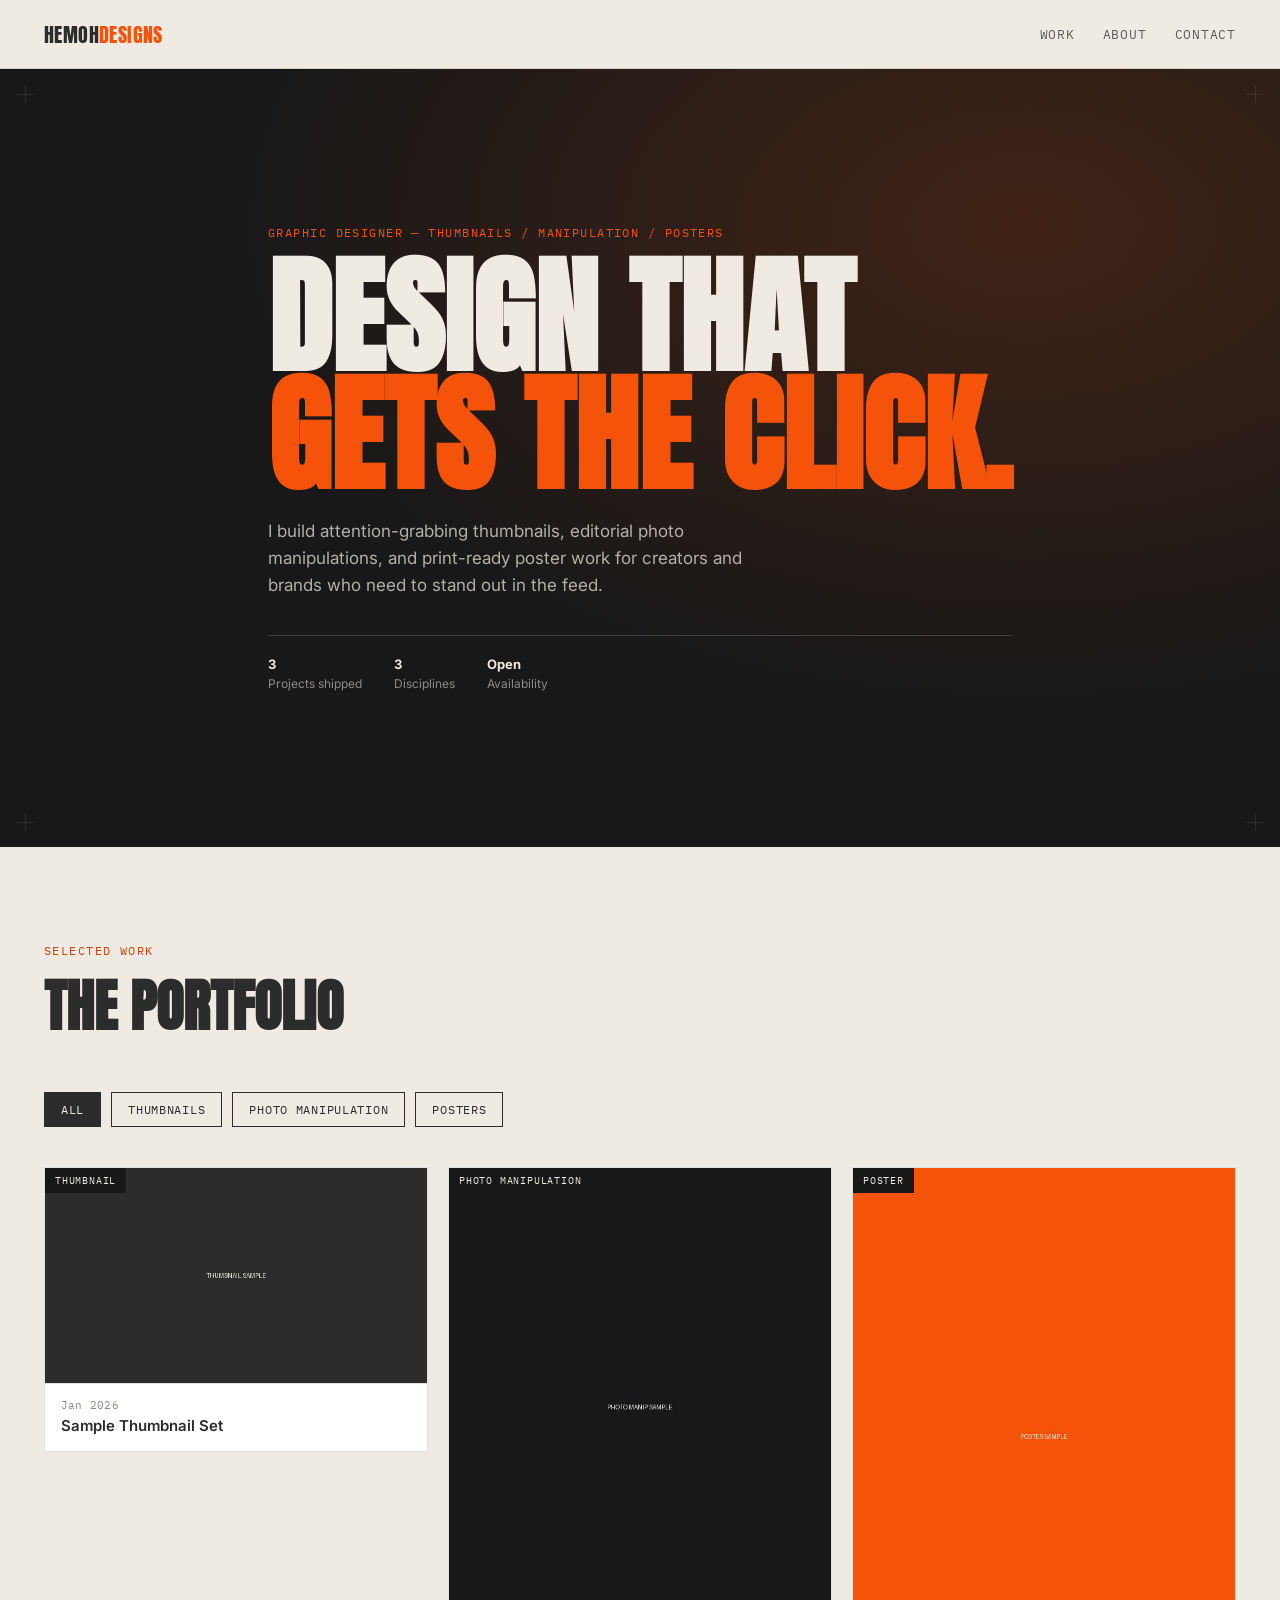
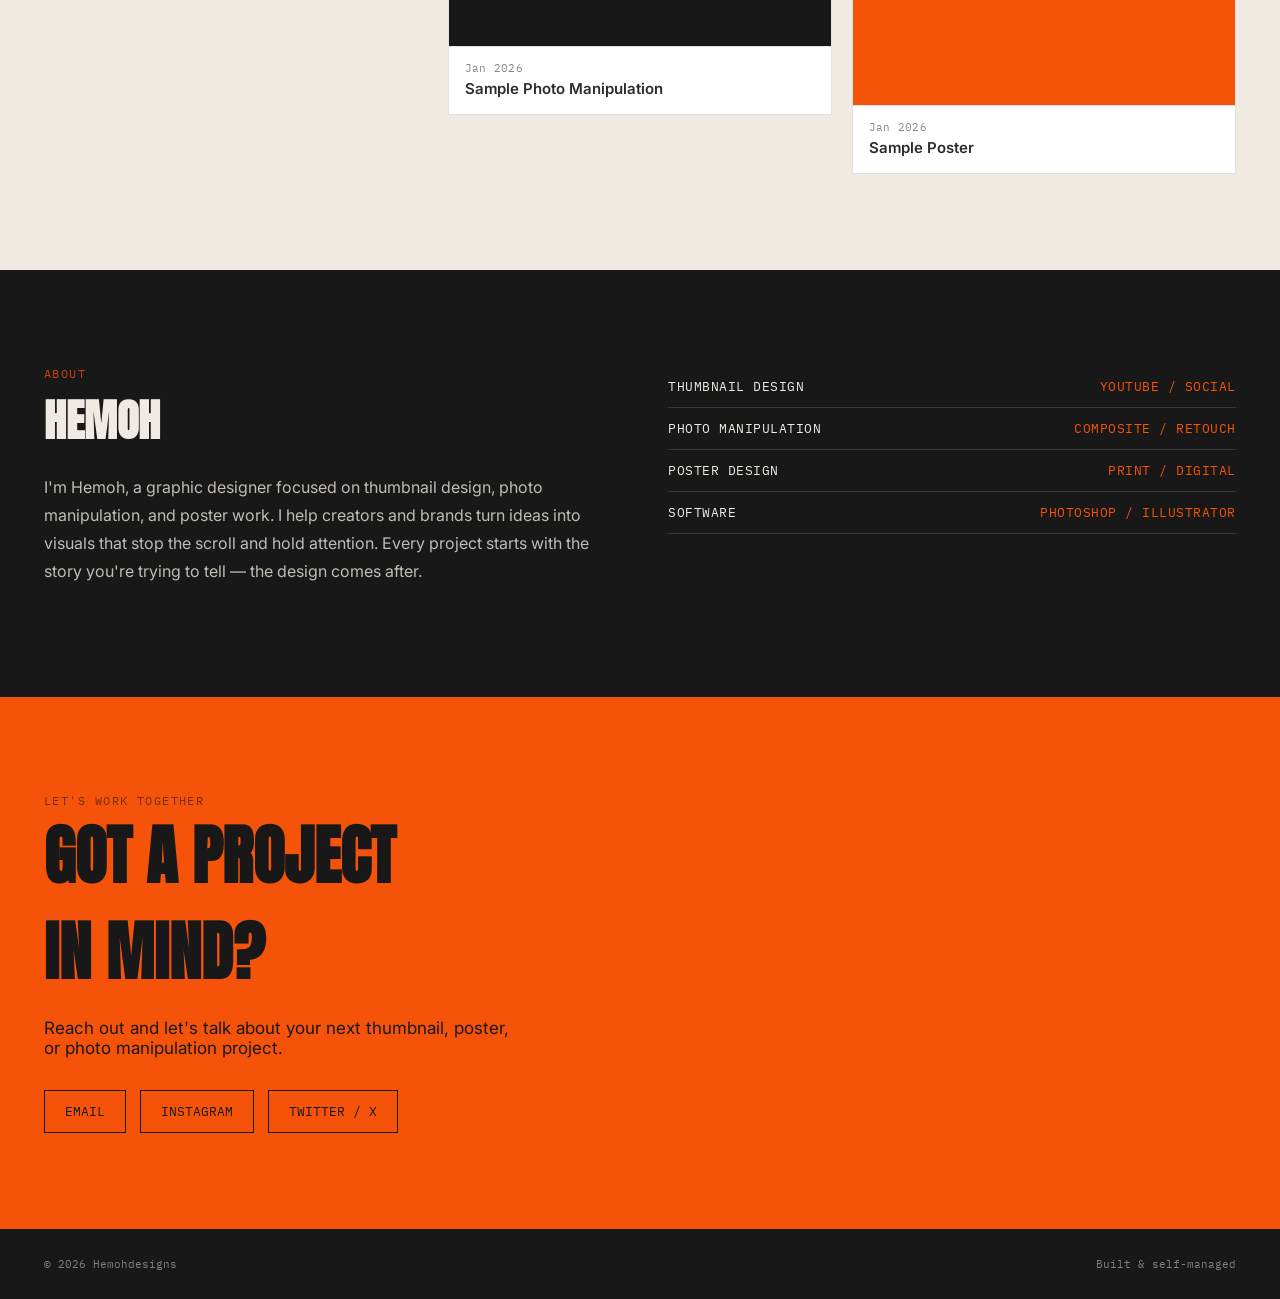
==== index.html @ 8d4ea446 "Add files via upload" ====
<!DOCTYPE html>
<html lang="en">
<head>
<meta charset="UTF-8">
<meta name="viewport" content="width=device-width, initial-scale=1.0">
<title>Hemohdesigns — Graphic Design Portfolio</title>
<meta name="description" content="Hemohdesigns — thumbnail design, photo manipulation & poster design portfolio.">
<link rel="stylesheet" href="css/styles.css">
</head>
<body>

<header>
  <nav class="wrap">
    <div class="logo">HEMOH<span>DESIGNS</span></div>
    <div class="navlinks">
      <a href="#work">Work</a>
      <a href="#about">About</a>
      <a href="#contact">Contact</a>
    </div>
  </nav>
</header>

<section class="hero">
  <span class="crop tl"></span><span class="crop tr"></span>
  <span class="crop bl"></span><span class="crop br"></span>
  <div class="wrap">
    <div class="eyebrow hero-tag" id="hero-eyebrow">Graphic Designer — Thumbnails / Manipulation / Posters</div>
    <h1 id="hero-title">Design that<br>gets the <span class="accent">click.</span></h1>
    <p class="sub" id="hero-sub">I build attention-grabbing thumbnails, editorial photo manipulations, and print-ready poster work for creators and brands who need to stand out in the feed.</p>
    <div class="hero-meta">
      <div><b id="stat-projects">—</b>Projects shipped</div>
      <div><b>3</b>Disciplines</div>
      <div><b>Open</b>Availability</div>
    </div>
  </div>
</section>

<section id="work">
  <div class="wrap">
    <div class="section-head">
      <div>
        <div class="eyebrow">Selected Work</div>
        <h2>The Portfolio</h2>
      </div>
    </div>
    <div class="filters" id="filters">
      <button class="filter-btn active" data-filter="all">All</button>
      <button class="filter-btn" data-filter="thumbnail">Thumbnails</button>
      <button class="filter-btn" data-filter="photo-manipulation">Photo Manipulation</button>
      <button class="filter-btn" data-filter="poster">Posters</button>
    </div>
    <div class="grid" id="grid">
      <p class="loading">Loading projects…</p>
    </div>
  </div>
</section>

<section class="about" id="about">
  <div class="wrap">
    <div>
      <div class="eyebrow">About</div>
      <h2 style="font-family:'Anton',sans-serif;text-transform:uppercase;font-size:clamp(28px,4vw,44px);margin:6px 0 20px;">Hemoh</h2>
      <p id="about-text">Loading…</p>
    </div>
    <ul class="skills" id="skills-list"></ul>
  </div>
</section>

<section class="contact" id="contact">
  <div class="wrap">
    <div class="eyebrow" style="color:var(--charcoal-deep);opacity:0.6;">Let's work together</div>
    <h2>Got a project<br>in mind?</h2>
    <p id="contact-text">Reach out and let's talk about your next thumbnail, poster, or photo manipulation project.</p>
    <div class="contact-links" id="contact-links"></div>
  </div>
</section>

<footer>
  <div class="wrap" style="display:flex;justify-content:space-between;width:100%;flex-wrap:wrap;gap:8px;">
    <span>© <span id="year"></span> Hemohdesigns</span>
    <span>Built &amp; self-managed</span>
  </div>
</footer>

<script src="js/script.js"></script>
</body>
</html>
---- css/styles.css ----
@import url('https://fonts.googleapis.com/css2?family=Anton&family=Inter:wght@400;500;600;700&family=IBM+Plex+Mono:wght@400;500&display=swap');

:root{
  --charcoal:#2C2C2C;
  --charcoal-deep:#181818;
  --paper:#EFEAE2;
  --orange:#F6530A;
  --orange-dim:#C9410A;
  --ash:#8A8680;
  --line: rgba(44,44,44,0.14);
  --max: 1240px;
}

*{box-sizing:border-box;}
html{scroll-behavior:smooth;}
body{
  margin:0;
  background:var(--paper);
  color:var(--charcoal);
  font-family:'Inter',sans-serif;
  -webkit-font-smoothing:antialiased;
}
img{max-width:100%;display:block;}
a{color:inherit;text-decoration:none;}
.wrap{max-width:var(--max);margin:0 auto;padding:0 24px;}
.mono{font-family:'IBM Plex Mono',monospace;letter-spacing:0.02em;}
.eyebrow{
  font-family:'IBM Plex Mono',monospace;
  font-size:12px;
  letter-spacing:0.12em;
  text-transform:uppercase;
  color:var(--orange-dim);
}

/* Crop mark signature element */
.crop{position:absolute;width:18px;height:18px;pointer-events:none;}
.crop::before,.crop::after{content:"";position:absolute;background:var(--charcoal);}
.crop::before{width:100%;height:1px;top:50%;}
.crop::after{width:1px;height:100%;left:50%;}
.crop.tl{top:16px;left:16px;}
.crop.tr{top:16px;right:16px;}
.crop.bl{bottom:16px;left:16px;}
.crop.br{bottom:16px;right:16px;}
@media(max-width:640px){.crop{display:none;}}

/* Nav */
header{
  position:sticky;top:0;z-index:50;
  background:rgba(239,234,226,0.92);
  backdrop-filter:blur(6px);
  border-bottom:1px solid var(--line);
}
nav.wrap{display:flex;align-items:center;justify-content:space-between;height:68px;}
.logo{font-family:'Anton',sans-serif;font-size:20px;letter-spacing:0.02em;}
.logo span{color:var(--orange);}
.navlinks{display:flex;gap:28px;font-family:'IBM Plex Mono',monospace;font-size:13px;text-transform:uppercase;letter-spacing:0.06em;}
.navlinks a{opacity:0.75;transition:opacity .2s;}
.navlinks a:hover{opacity:1;color:var(--orange-dim);}
@media(max-width:640px){.navlinks{gap:16px;font-size:11px;}}

/* Hero */
.hero{
  position:relative;
  min-height:86vh;
  display:flex;
  flex-direction:column;
  justify-content:center;
  background:var(--charcoal-deep);
  color:var(--paper);
  overflow:hidden;
}
.hero .wrap{position:relative;z-index:2;padding-top:60px;padding-bottom:60px;}
.hero-tag{color:var(--orange);margin-bottom:18px;}
.hero h1{
  font-family:'Anton',sans-serif;
  font-size:clamp(48px,10vw,132px);
  line-height:0.92;
  margin:0 0 24px;
  text-transform:uppercase;
}
.hero h1 .accent{color:var(--orange);}
.hero p.sub{
  max-width:520px;
  font-size:17px;
  line-height:1.6;
  color:rgba(239,234,226,0.72);
  margin-bottom:36px;
}
.hero-meta{
  display:flex;gap:32px;flex-wrap:wrap;
  border-top:1px solid rgba(239,234,226,0.18);
  padding-top:20px;
  font-size:12px;
  color:rgba(239,234,226,0.55);
}
.hero-meta b{color:var(--paper);display:block;font-size:13px;margin-bottom:4px;}
.hero::after{
  content:"";position:absolute;inset:0;
  background:
    radial-gradient(ellipse at 80% 20%, rgba(246,83,10,0.18), transparent 55%);
  z-index:1;
}

/* Section shell */
section{padding:96px 0;position:relative;}
.section-head{display:flex;justify-content:space-between;align-items:flex-end;margin-bottom:44px;flex-wrap:wrap;gap:16px;}
.section-head h2{font-family:'Anton',sans-serif;font-size:clamp(32px,5vw,56px);text-transform:uppercase;margin:6px 0 0;}

/* Filters */
.filters{display:flex;gap:10px;flex-wrap:wrap;margin-bottom:40px;}
.filter-btn{
  font-family:'IBM Plex Mono',monospace;
  font-size:12px;text-transform:uppercase;letter-spacing:0.06em;
  padding:9px 16px;border:1px solid var(--charcoal);
  background:transparent;cursor:pointer;color:var(--charcoal);
  transition:all .2s;
}
.filter-btn:hover{border-color:var(--orange);}
.filter-btn.active{background:var(--charcoal);color:var(--paper);}

/* Masonry grid */
.grid{column-count:3;column-gap:20px;}
@media(max-width:900px){.grid{column-count:2;}}
@media(max-width:600px){.grid{column-count:1;}}
.card{
  break-inside:avoid;margin-bottom:20px;position:relative;
  border:1px solid var(--line);background:#fff;cursor:default;
  overflow:hidden;
}
.card img{width:100%;height:auto;display:block;transition:transform .5s ease;}
.card:hover img{transform:scale(1.035);}
.card-tag{
  position:absolute;top:0;left:0;
  background:var(--charcoal-deep);color:var(--paper);
  font-family:'IBM Plex Mono',monospace;font-size:10px;
  letter-spacing:0.08em;text-transform:uppercase;
  padding:6px 10px;
}
.card-info{
  padding:14px 16px 16px;
  border-top:1px solid var(--line);
}
.card-info .spec{color:var(--ash);font-size:11px;margin-bottom:4px;}
.card-info h3{font-size:15px;margin:0;font-weight:600;}
.empty-state{
  font-family:'IBM Plex Mono',monospace;font-size:13px;color:var(--ash);
  border:1px dashed var(--line);padding:32px;text-align:center;
}

/* About */
.about{background:var(--charcoal-deep);color:var(--paper);}
.about .wrap{display:grid;grid-template-columns:1fr 1fr;gap:56px;}
@media(max-width:800px){.about .wrap{grid-template-columns:1fr;}}
.about p{line-height:1.75;color:rgba(239,234,226,0.78);font-size:16px;}
.skills{list-style:none;margin:0;padding:0;font-family:'IBM Plex Mono',monospace;font-size:13px;}
.skills li{
  display:flex;justify-content:space-between;
  padding:12px 0;border-bottom:1px solid rgba(239,234,226,0.15);
  text-transform:uppercase;letter-spacing:0.04em;
}
.skills li span:last-child{color:var(--orange);}

/* Contact */
.contact{background:var(--orange);color:var(--charcoal-deep);}
.contact h2{font-family:'Anton',sans-serif;font-size:clamp(32px,6vw,64px);text-transform:uppercase;margin:0 0 18px;}
.contact p{font-size:17px;max-width:480px;margin-bottom:32px;}
.contact-links{display:flex;gap:14px;flex-wrap:wrap;}
.contact-links a{
  font-family:'IBM Plex Mono',monospace;font-size:13px;text-transform:uppercase;
  border:1px solid var(--charcoal-deep);padding:12px 20px;
  transition:all .2s;
}
.contact-links a:hover{background:var(--charcoal-deep);color:var(--paper);}

footer{
  padding:28px 0;background:var(--charcoal-deep);color:rgba(239,234,226,0.5);
  font-family:'IBM Plex Mono',monospace;font-size:11px;
  display:flex;justify-content:space-between;flex-wrap:wrap;gap:8px;
}

.loading{font-family:'IBM Plex Mono',monospace;font-size:13px;color:var(--ash);}
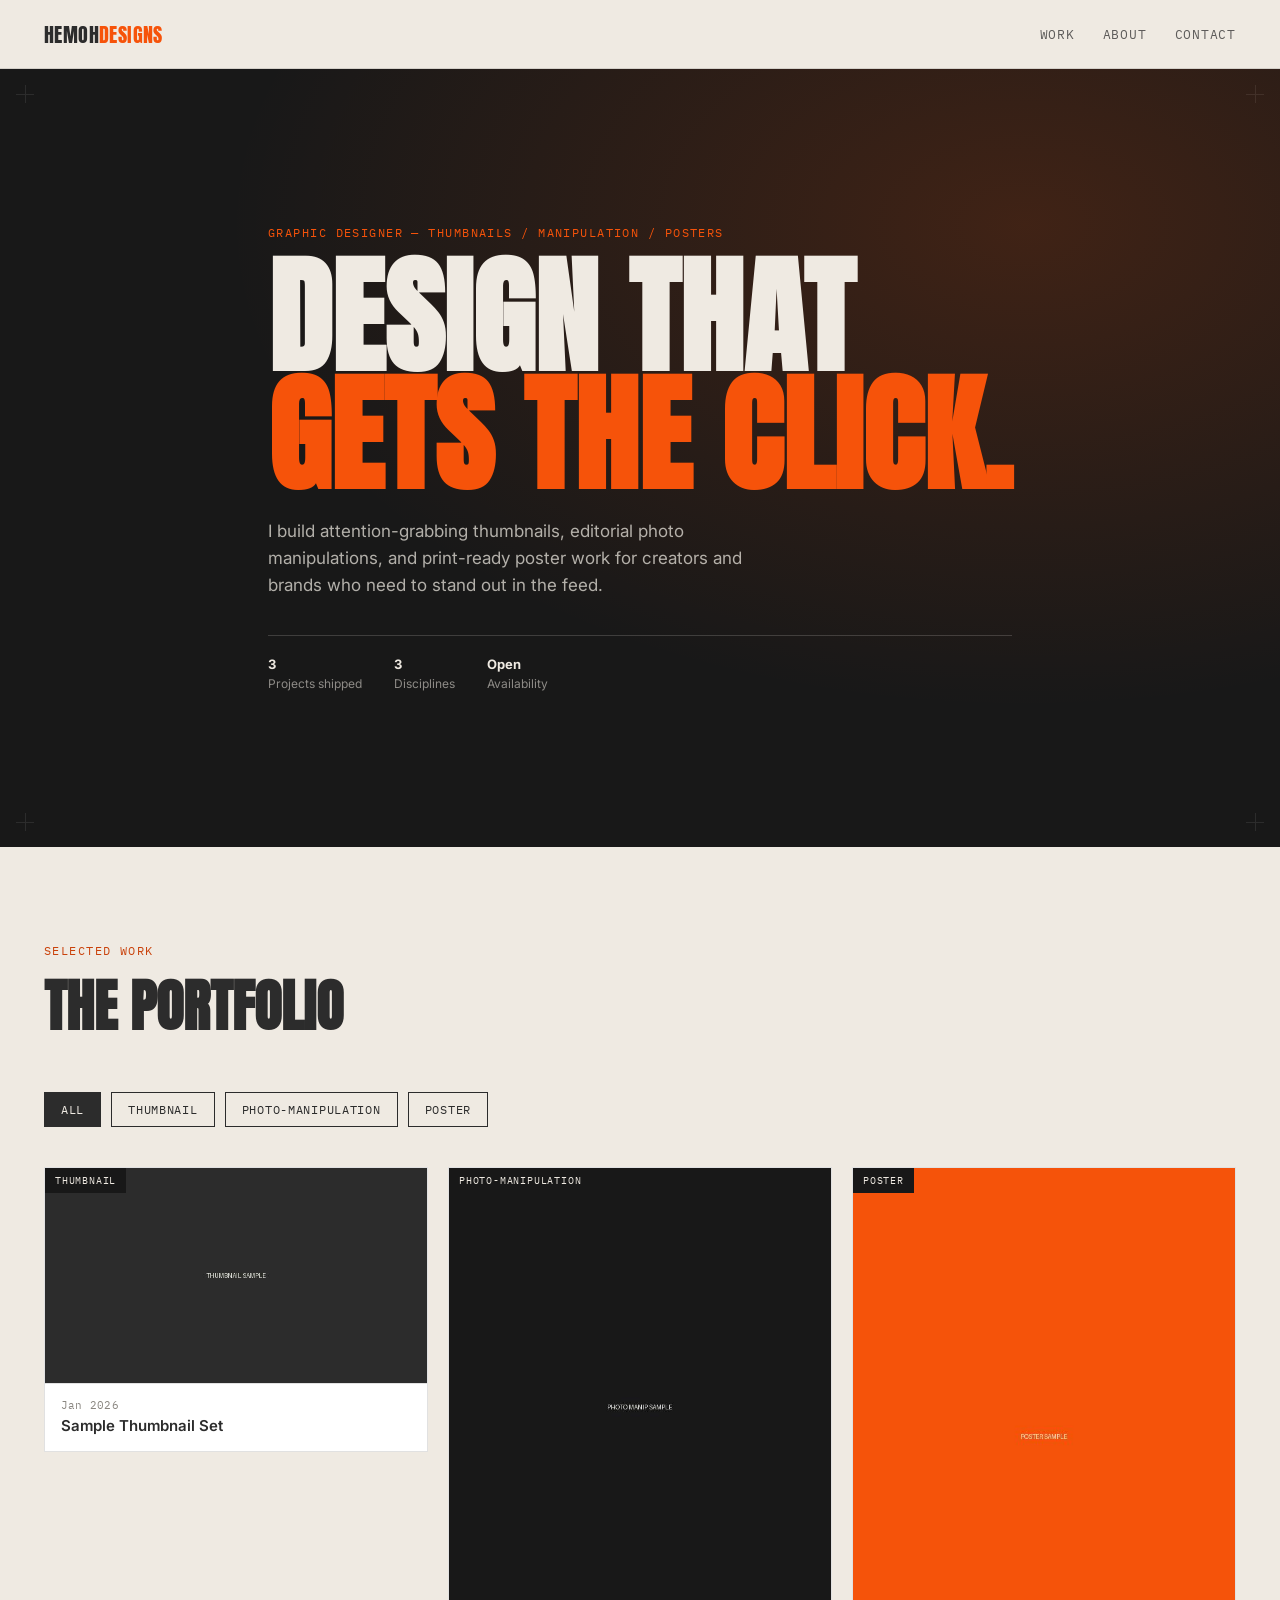
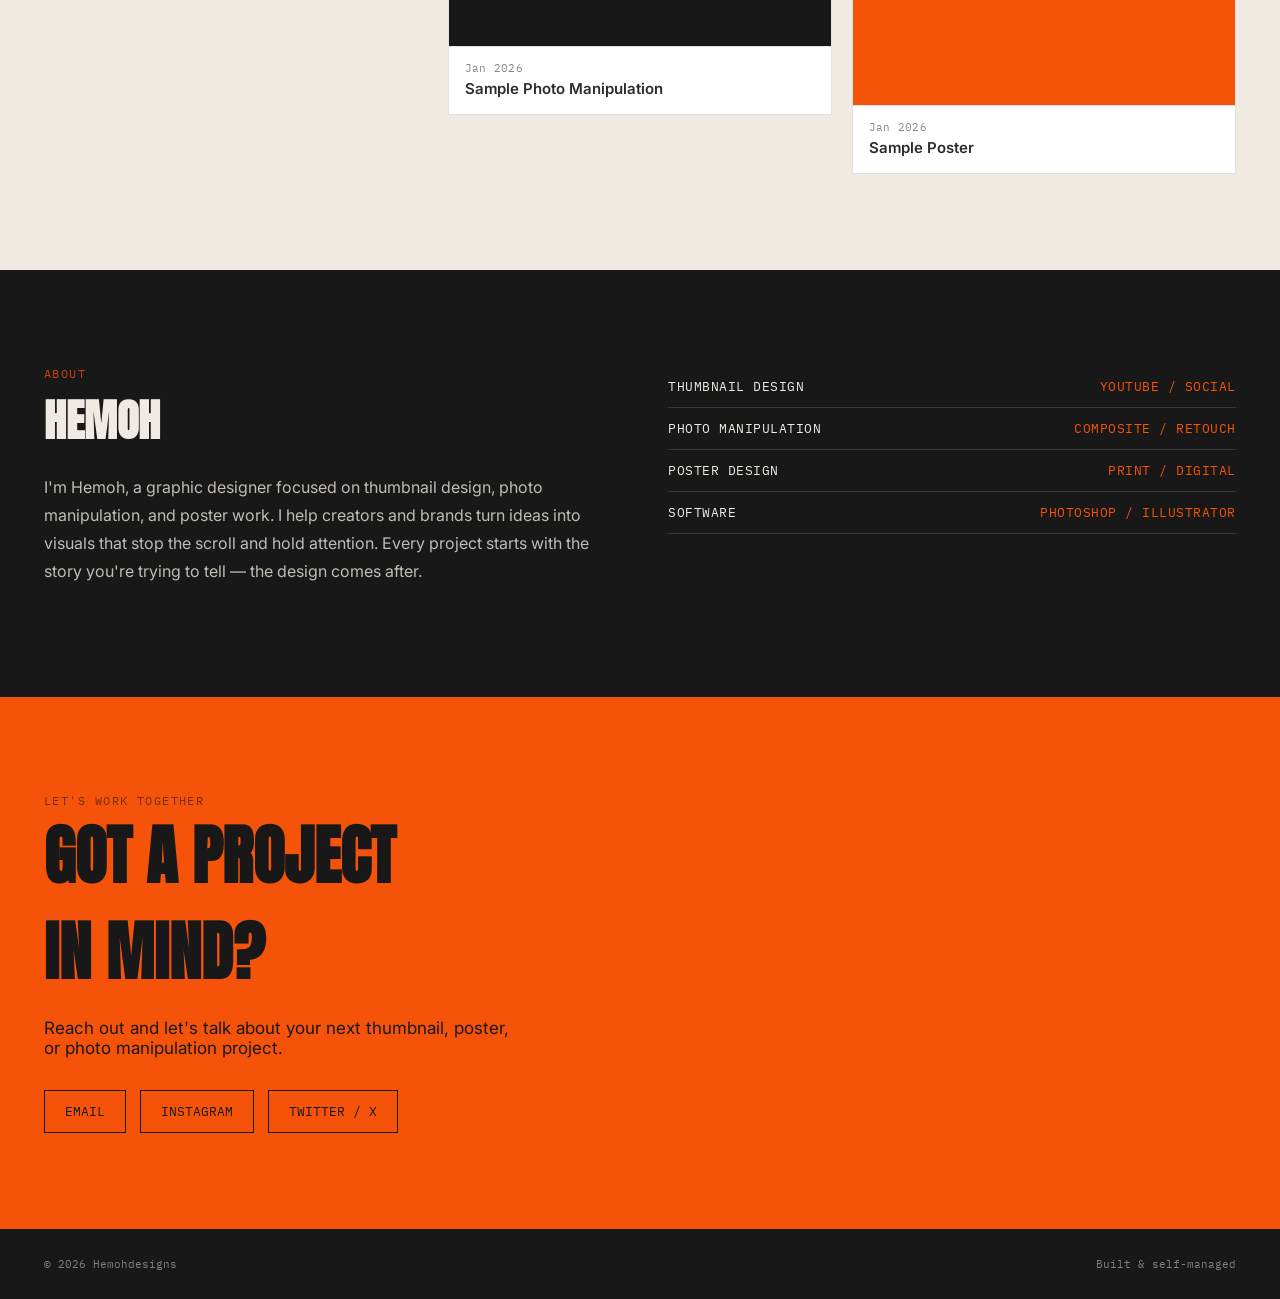
==== commit 9c1db6ed: "Add files via upload" ====
--- a/index.html
+++ b/index.html
@@ -29,8 +29,8 @@
     <p class="sub" id="hero-sub">I build attention-grabbing thumbnails, editorial photo manipulations, and print-ready poster work for creators and brands who need to stand out in the feed.</p>
     <div class="hero-meta">
       <div><b id="stat-projects">—</b>Projects shipped</div>
-      <div><b>3</b>Disciplines</div>
-      <div><b>Open</b>Availability</div>
+      <div><b id="stat-disciplines">—</b>Disciplines</div>
+      <div><b id="stat-availability">—</b>Availability</div>
     </div>
   </div>
 </section>
@@ -43,12 +43,7 @@
         <h2>The Portfolio</h2>
       </div>
     </div>
-    <div class="filters" id="filters">
-      <button class="filter-btn active" data-filter="all">All</button>
-      <button class="filter-btn" data-filter="thumbnail">Thumbnails</button>
-      <button class="filter-btn" data-filter="photo-manipulation">Photo Manipulation</button>
-      <button class="filter-btn" data-filter="poster">Posters</button>
-    </div>
+    <div class="filters" id="filters"></div>
     <div class="grid" id="grid">
       <p class="loading">Loading projects…</p>
     </div>
@@ -83,5 +78,19 @@
 </footer>
 
 <script src="js/script.js"></script>
+<script src="https://identity.netlify.com/v1/netlify-identity-widget.js"></script>
+<script>
+  // Catches invite/recovery links from Netlify emails even if they land here
+  // instead of on /admin, and sends the person to set their password.
+  if (window.netlifyIdentity) {
+    window.netlifyIdentity.on("init", user => {});
+    if (window.location.hash && window.location.hash.includes("invite_token")) {
+      window.netlifyIdentity.open();
+    }
+    if (window.location.hash && window.location.hash.includes("recovery_token")) {
+      window.netlifyIdentity.open();
+    }
+  }
+</script>
 </body>
 </html>
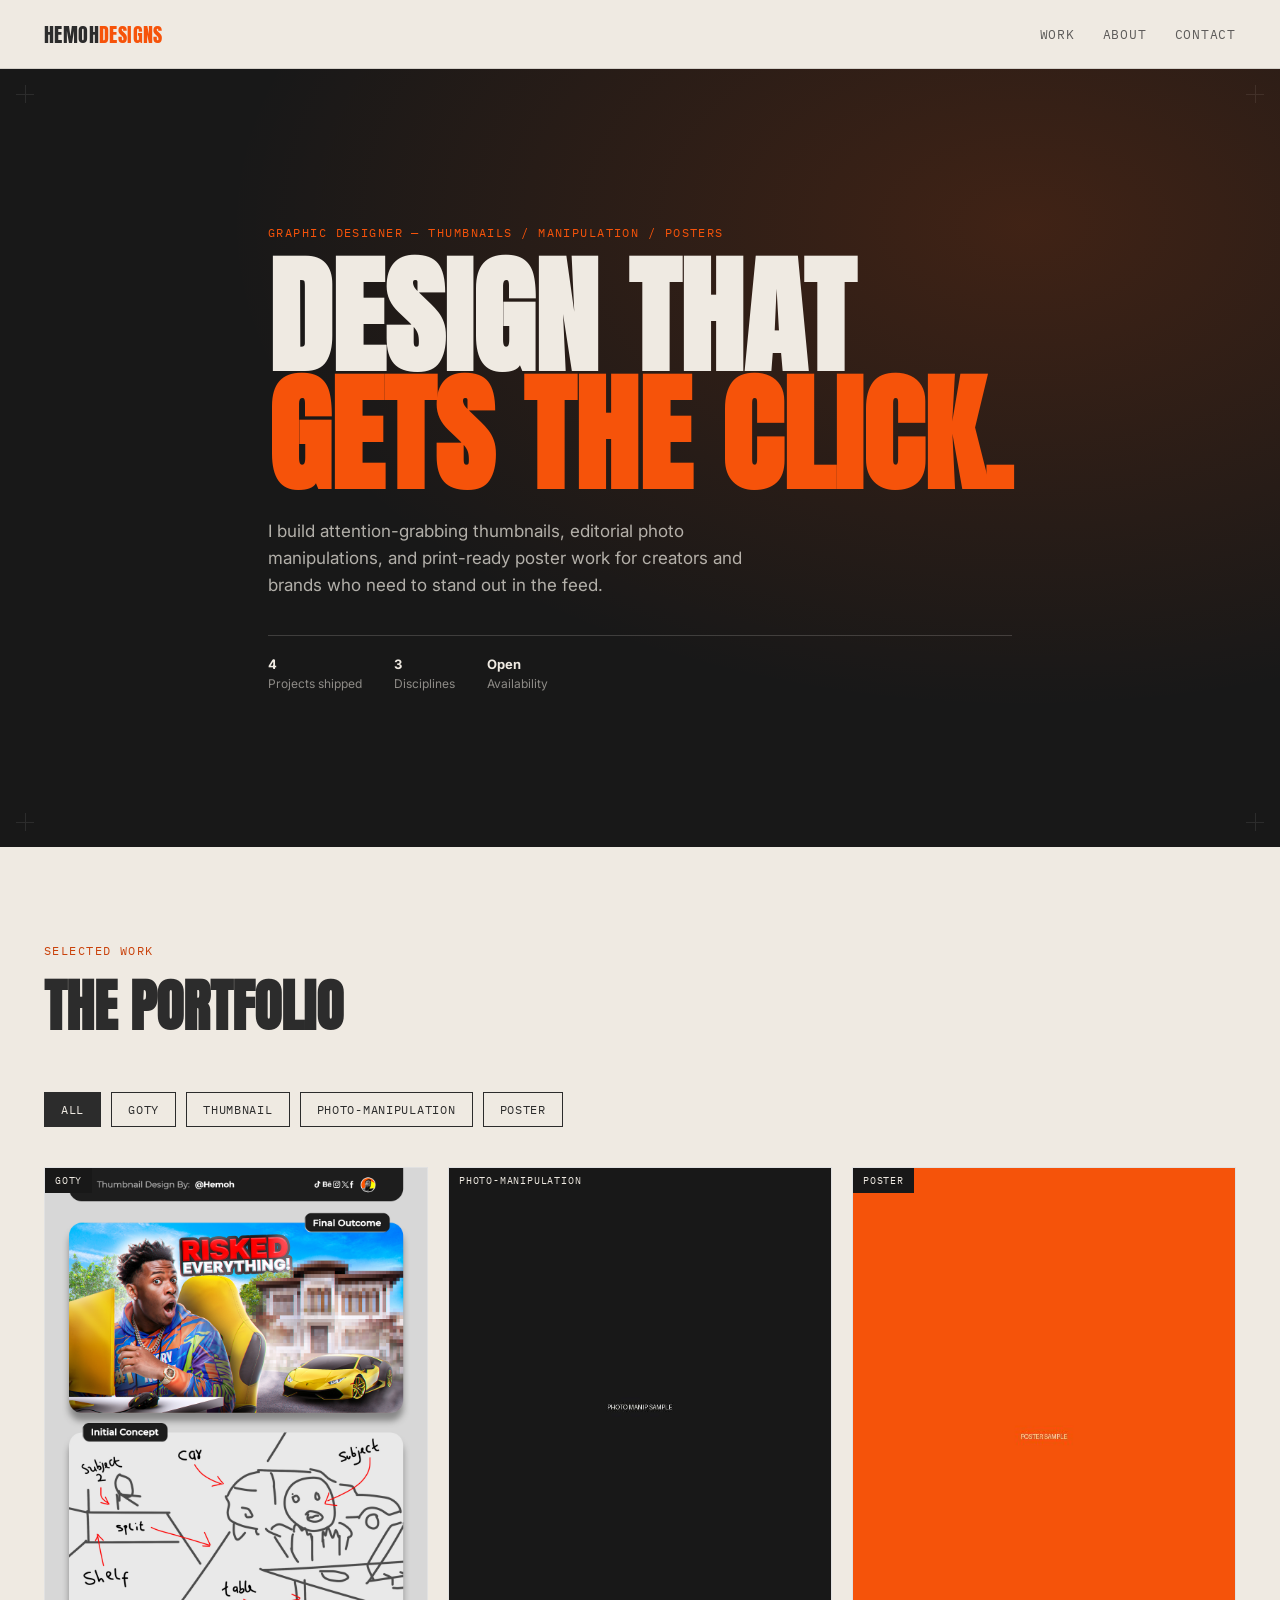
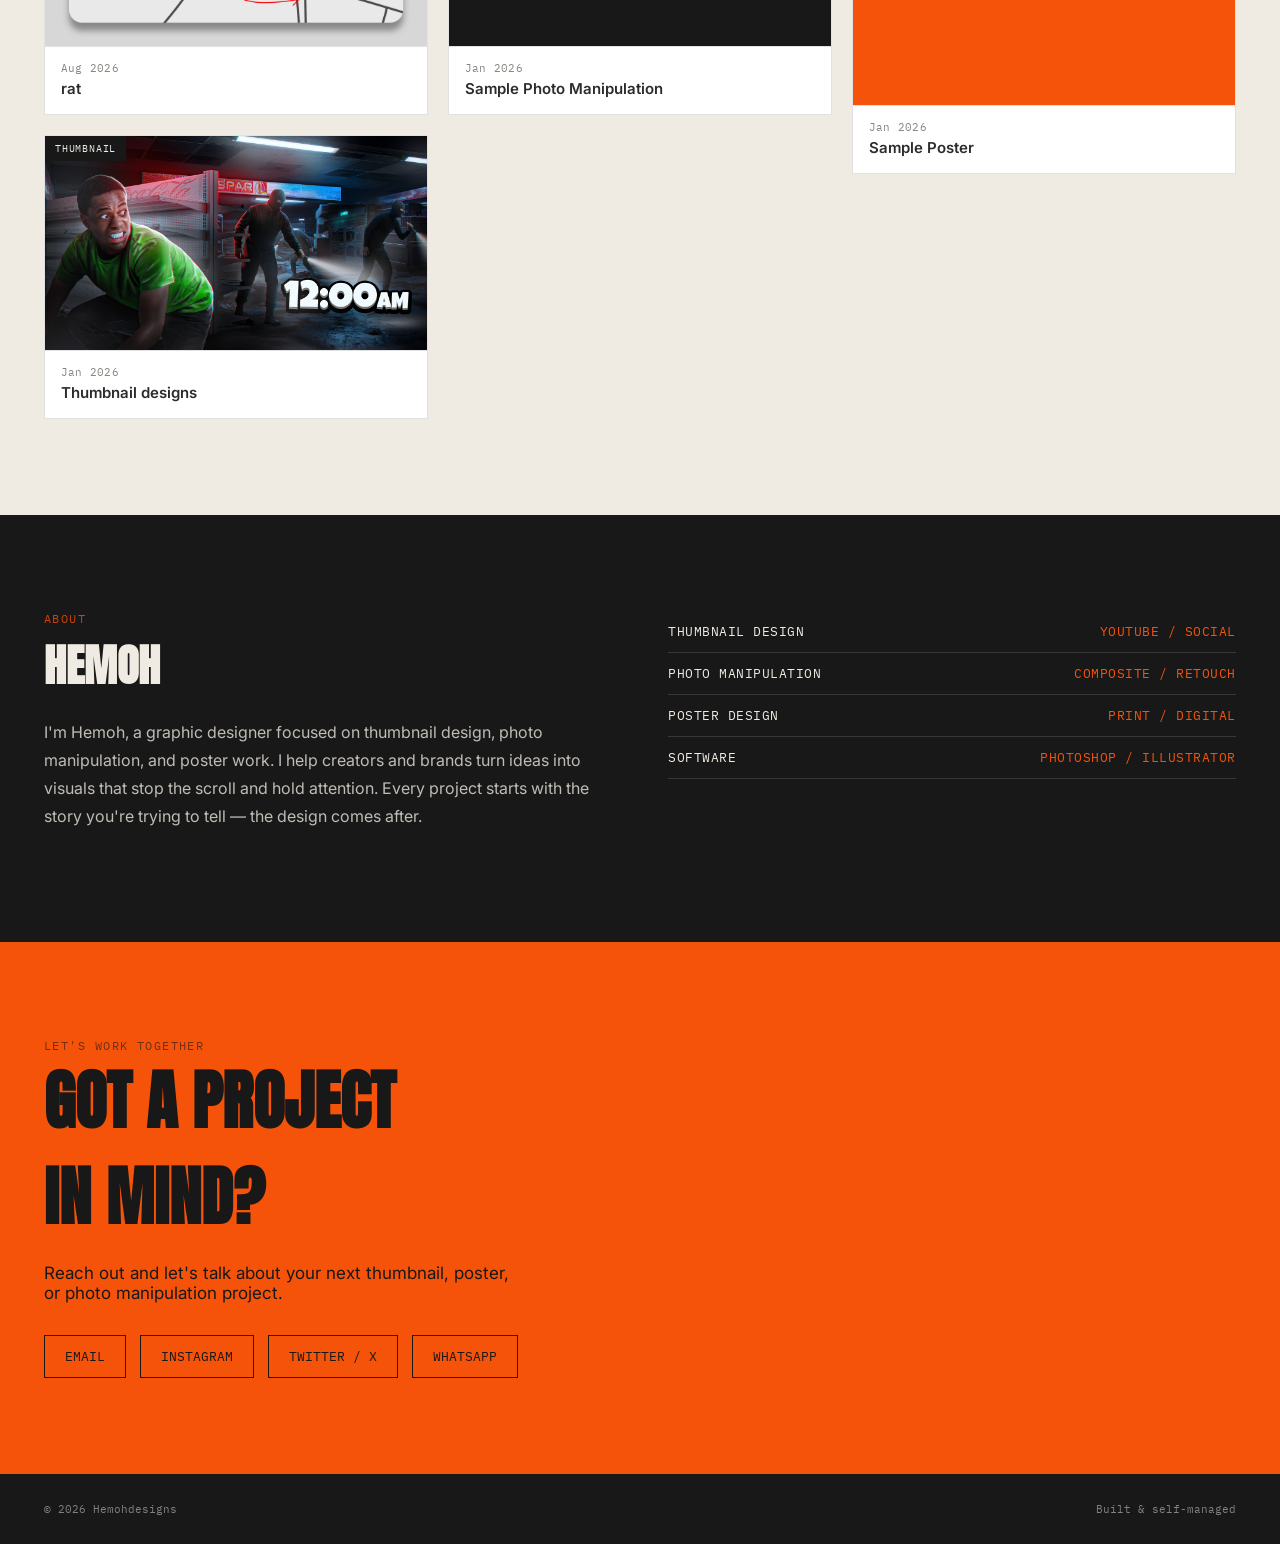
==== commit 7780c908: "Add files via upload" ====
--- a/index.html
+++ b/index.html
@@ -77,20 +77,25 @@
   </div>
 </footer>
 
+<div id="lightbox" class="lightbox">
+  <button id="lightbox-close" class="lightbox-close" aria-label="Close">&times;</button>
+  <button id="lightbox-prev" class="lightbox-nav lightbox-prev" aria-label="Previous image">&larr;</button>
+  <div class="lightbox-content">
+    <img id="lightbox-img" src="" alt="">
+    <div class="lightbox-counter mono" id="lightbox-counter"></div>
+    <div class="lightbox-info">
+      <span class="eyebrow" id="lightbox-category"></span>
+      <h3 id="lightbox-title"></h3>
+      <div class="spec mono" id="lightbox-date"></div>
+      <p id="lightbox-desc"></p>
+    </div>
+  </div>
+  <button id="lightbox-next" class="lightbox-nav lightbox-next" aria-label="Next image">&rarr;</button>
+</div>
+
 <script src="js/script.js"></script>
 <script src="https://identity.netlify.com/v1/netlify-identity-widget.js"></script>
-<script>
-  // Catches invite/recovery links from Netlify emails even if they land here
-  // instead of on /admin, and sends the person to set their password.
-  if (window.netlifyIdentity) {
-    window.netlifyIdentity.on("init", user => {});
-    if (window.location.hash && window.location.hash.includes("invite_token")) {
-      window.netlifyIdentity.open();
-    }
-    if (window.location.hash && window.location.hash.includes("recovery_token")) {
-      window.netlifyIdentity.open();
-    }
-  }
-</script>
+<!-- Netlify Identity automatically detects invite/recovery links in the URL
+     and opens the correct "set password" screen on its own — no extra code needed. -->
 </body>
 </html>
--- a/css/styles.css
+++ b/css/styles.css
@@ -179,3 +179,42 @@
 }
 
 .loading{font-family:'IBM Plex Mono',monospace;font-size:13px;color:var(--ash);}
+
+/* Lightbox */
+.card{cursor:pointer;}
+.lightbox{
+  position:fixed;inset:0;z-index:200;
+  background:rgba(24,24,24,0.94);
+  display:none;align-items:center;justify-content:center;
+  padding:24px;
+}
+.lightbox.open{display:flex;}
+.lightbox-content{
+  max-width:900px;width:100%;max-height:90vh;
+  overflow-y:auto;background:var(--paper);
+}
+.lightbox-content img{width:100%;height:auto;display:block;background:#000;}
+.lightbox-counter{padding:10px 20px 0;color:var(--ash);font-size:12px;}
+.lightbox-info{padding:20px 24px 28px;}
+.lightbox-info h3{font-family:'Anton',sans-serif;font-size:28px;text-transform:uppercase;margin:8px 0 10px;}
+.lightbox-info p{line-height:1.6;color:var(--charcoal);font-size:15px;}
+.lightbox-close{
+  position:absolute;top:20px;right:24px;
+  background:none;border:none;color:var(--paper);
+  font-size:34px;line-height:1;cursor:pointer;z-index:2;
+}
+.lightbox-nav{
+  position:absolute;top:50%;transform:translateY(-50%);
+  background:rgba(239,234,226,0.15);border:1px solid rgba(239,234,226,0.3);
+  color:var(--paper);width:44px;height:44px;border-radius:50%;
+  display:flex;align-items:center;justify-content:center;
+  cursor:pointer;font-size:18px;
+}
+.lightbox-prev{left:16px;}
+.lightbox-next{right:16px;}
+@media(max-width:640px){
+  .lightbox-nav{width:36px;height:36px;font-size:15px;}
+  .lightbox-prev{left:6px;}
+  .lightbox-next{right:6px;}
+  .lightbox-info h3{font-size:22px;}
+}
